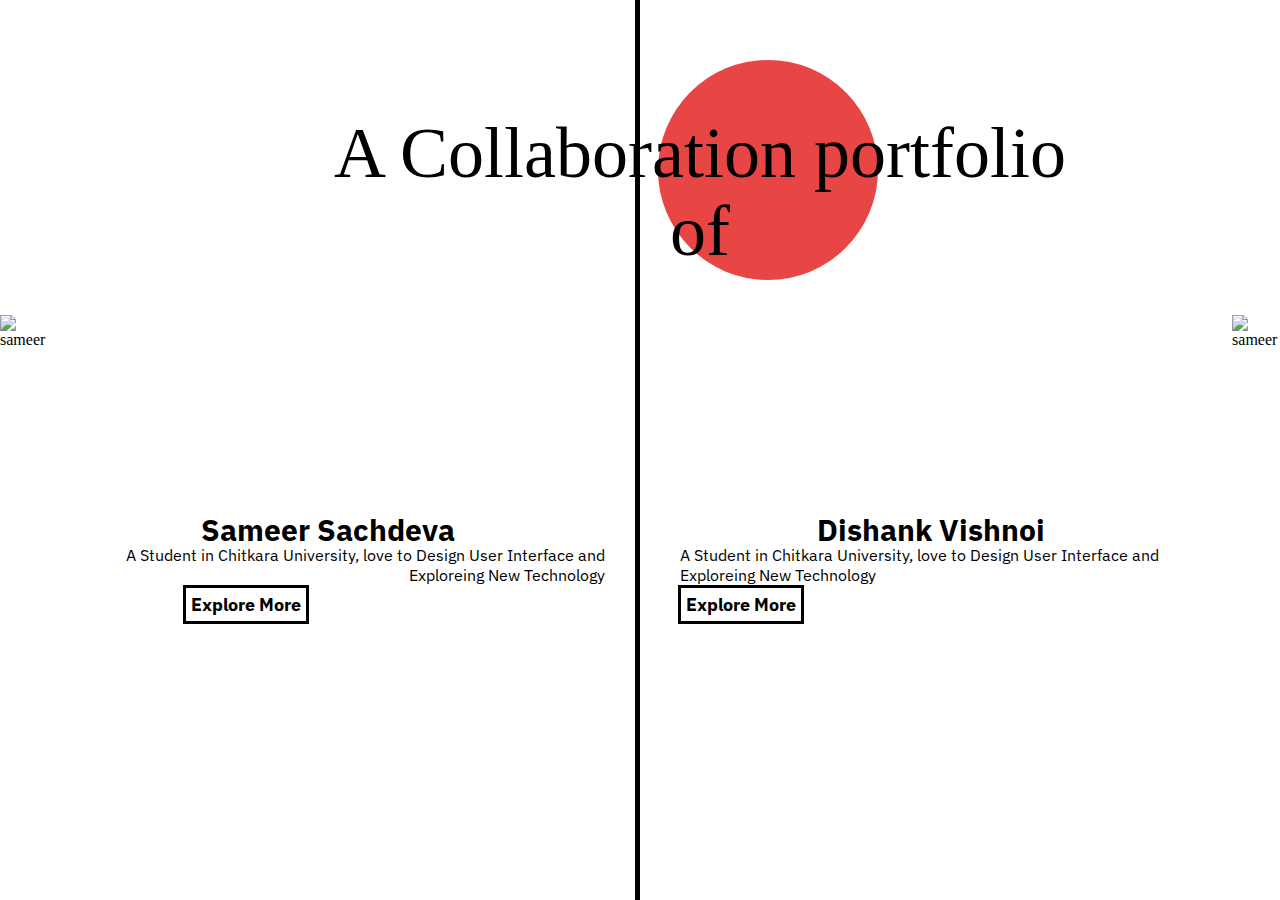
==== index.html @ a5da64d6 "Add files via upload" ====
<!DOCTYPE html>
<html lang="en">
  <head>
    <meta charset="UTF-8" />
    <meta http-equiv="X-UA-Compatible" content="IE=edge" />
    <meta name="viewport" content="width=device-width, initial-scale=1.0" />
    <title>Landing page</title>
    <link rel="stylesheet" href="style.css" />

  </head>
  <body>
    <section class="content">
      <div class="left-section">
        <div class="topleft">
          <div class="circle"></div>
          <h1>A Collaboration portfolio <br>of</h1>
        </div>
        <div class="bottomleft">
            <img src="/WEBOMA/WEBOM/dp (2) 1.png" alt="sameer" />
          <div class="intro">
            <h3 class="sameer">Sameer Sachdeva</h3>
            <p class="sameerinfo">
              A Student in Chitkara University, love to Design User Interface
              and Exploreing New Technology
            </p>
            <a class="btn btnleft"href="/sam-portfolio.html">Explore More </a>
          </div>
        </div>
      </div>

      <div class="right-section">
          <div class="topright">

          </div>
        <div class="bottomright">
            <div class="intro">
              <h3 class="dishank">Dishank Vishnoi</h3>
              <p class="dishankinfo">
                A Student in Chitkara University, love to Design User Interface
                and Exploreing New Technology
              </p>
              <a class="btn btnright" href="#">Explore More </a>
            </div>
            <img src="/WEBOMA/WEBOM/014 1.png" alt="sameer" />
      </div>

    </section>
  </body>
</html>
---- style.css ----
@import url("https://db.onlinewebfonts.com/c/4267d8aa8711bb8c72cbefb26066c9e0?family=Bookman+Old+Style%22");
@import url("https://fonts.googleapis.com/css2?family=IBM+Plex+Sans:wght@400;700&display=swap%27%22");
* {
  margin: 0px;
  padding: 0px;
  box-sizing: border-box;
}
a {
  text-decoration: none;
  color: inherit;
}
body {
  height: 100vh;
  width: 100vw;
}
.content {
  display: flex;

  width: 100%;
  height: 100%;
}
.left-section {
  width: 50%;
  border-right: 5px solid black;
}
.right-section {
  display: flex;
  align-items: flex-end;
  width: 50%;
}
.circle {
  position: absolute;
  height: 220px;
  z-index: 4;
  left: 658px;
  top: 60px;
  width: 220px;
  border-radius: 50%;
  background-color: #e84545;
}
.bottomleft {
  display: flex;

  height: 65%;
}
.bottomright {
  display: flex;
  height: 65%;
}
.intro {
  padding-top: 200px;
  padding-right: 30px;
  font-family: "IBM Plex Sans", "sans-serif";
}
.intro p {
  padding-bottom: 10px;
}
.topleft {
  background-color: transparent;

  z-index: 999;
  height: 35%;
}
.topleft h1 {
  font-family: "Bookman Old Style", "sans-serif";
  z-index: 5;
  font-weight: 300;
  font-size: 72px;
  line-height: 108.5%;
  text-align: center;
  position: absolute;
  left: 334px;
  top: 115px;
}
.topright {
  height: 35%;
}

.dishank,
.sameer {
  font-style: normal;
  font-weight: bold;
  font-size: 30px;
  line-height: 99.5%;
  /* identical to box height, or 30px */

  text-align: center;
}
.dishank {
  padding-left: 20px;
}
.dishankinfo {
  padding-left: 40px;
}
.btn {
  font-style: normal;
  font-weight: bold;
  font-size: 18px;
  line-height: 99.5%;
  border: 3px solid black;
  padding: 5px;
}
.btnright {
  margin-left: 38px;
}
.btnleft {
  margin-left: 133px;
}
.sameerinfo {
  text-align: right;
  padding-bottom: 50px;
}
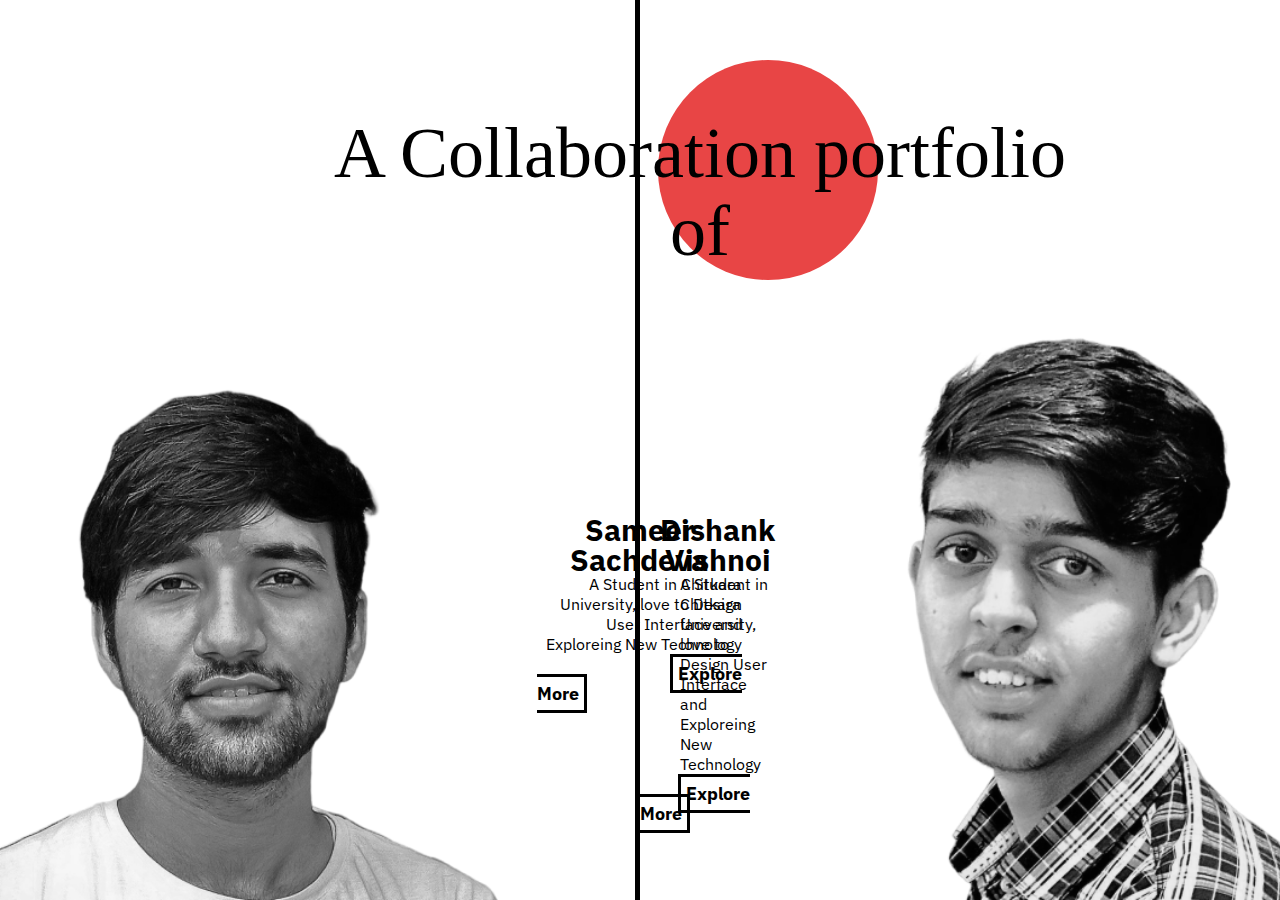
==== commit ac3cab5a: "Update index.html" ====
--- a/index.html
+++ b/index.html
@@ -16,7 +16,7 @@
           <h1>A Collaboration portfolio <br>of</h1>
         </div>
         <div class="bottomleft">
-            <img src="/WEBOMA/WEBOM/dp (2) 1.png" alt="sameer" />
+            <img src="dp2.png" alt="sameer" />
           <div class="intro">
             <h3 class="sameer">Sameer Sachdeva</h3>
             <p class="sameerinfo">
@@ -41,9 +41,9 @@
               </p>
               <a class="btn btnright" href="#">Explore More </a>
             </div>
-            <img src="/WEBOMA/WEBOM/014 1.png" alt="sameer" />
+            <img src="014.png" alt="sameer" />
       </div>
 
     </section>
   </body>
-</html>+</html>
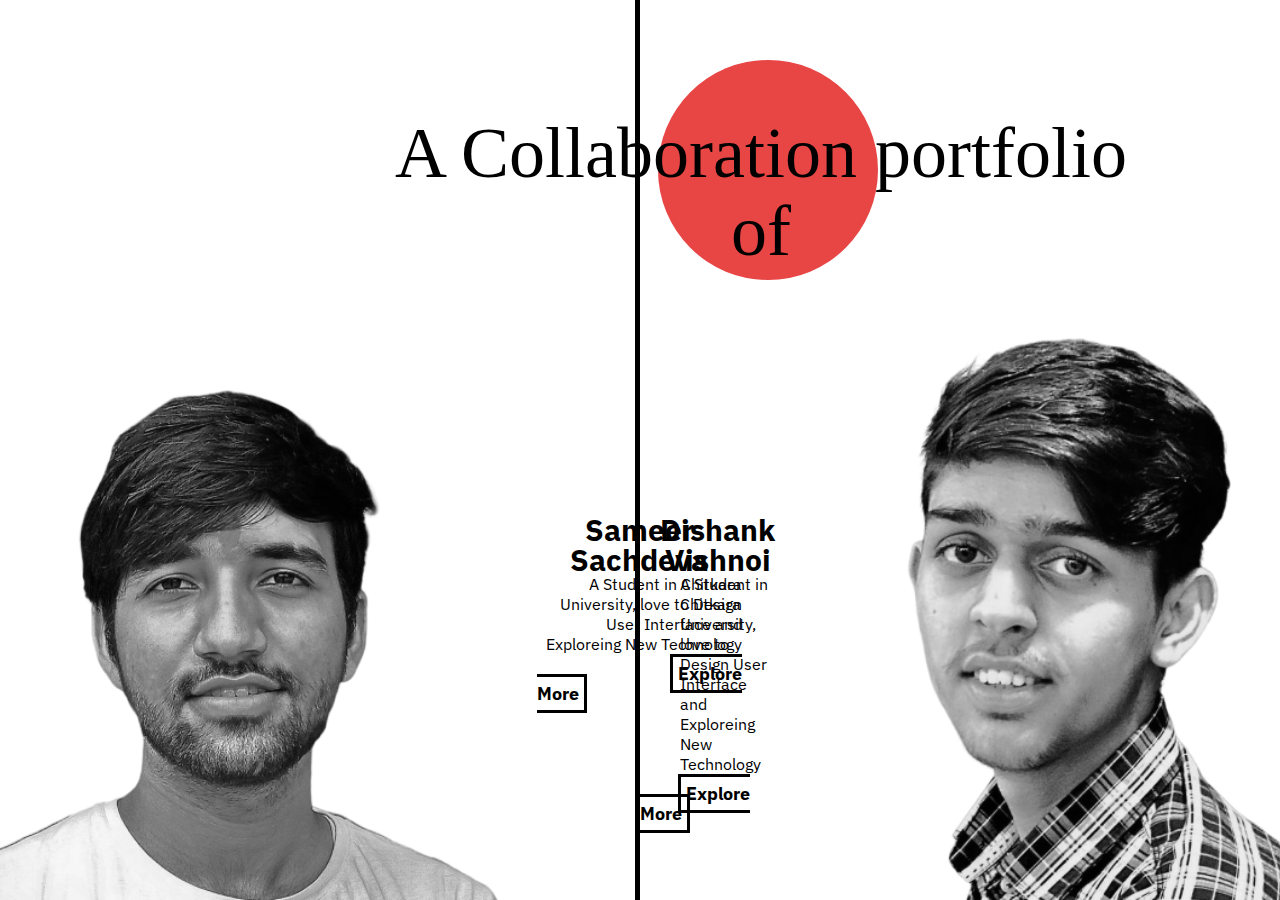
==== commit f66d9755: "index.html" ====
--- a/index.html
+++ b/index.html
@@ -39,7 +39,7 @@
                 A Student in Chitkara University, love to Design User Interface
                 and Exploreing New Technology
               </p>
-              <a class="btn btnright" href="#">Explore More </a>
+              <a class="btn btnright" href="/dis-portfolio.html">Explore More </a>
             </div>
             <img src="014.png" alt="sameer" />
       </div>
--- a/style.css
+++ b/style.css
@@ -69,7 +69,7 @@
   line-height: 108.5%;
   text-align: center;
   position: absolute;
-  left: 334px;
+  left: 395px;
   top: 115px;
 }
 .topright {
@@ -99,6 +99,7 @@
   line-height: 99.5%;
   border: 3px solid black;
   padding: 5px;
+  transition: 0.3s;
 }
 .btnright {
   margin-left: 38px;
@@ -109,4 +110,8 @@
 .sameerinfo {
   text-align: right;
   padding-bottom: 50px;
-}+}
+btn :hover{
+  transition: 0.3s;     
+  background-color: #E84545;
+}  
